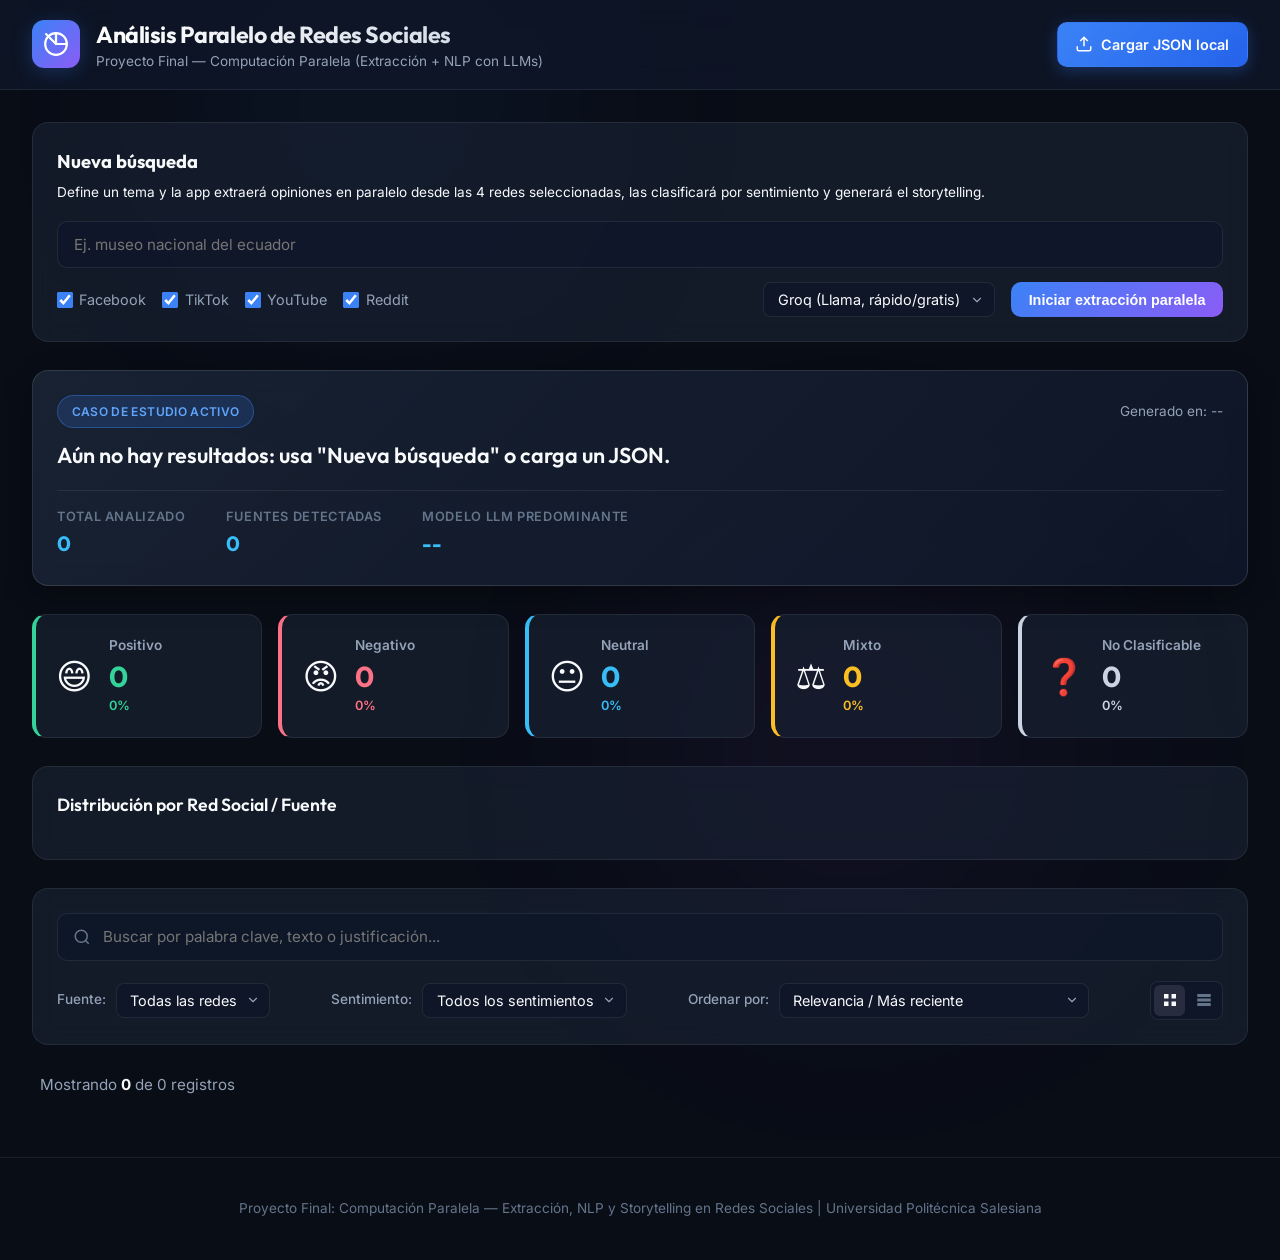
==== webapp/static/index.html @ f5626d69 "poryecto final comienzo" ====
<!DOCTYPE html>
<html lang="es">
<head>
    <meta charset="UTF-8">
    <meta name="viewport" content="width=device-width, initial-scale=1.0">
    <title>Análisis Paralelo de Redes Sociales | Proyecto Final — Computación Paralela</title>
    <link rel="preconnect" href="https://fonts.googleapis.com">
    <link rel="preconnect" href="https://fonts.gstatic.com" crossorigin>
    <link href="https://fonts.googleapis.com/css2?family=Inter:wght@300;400;500;600;700&family=Outfit:wght@500;600;700;800&display=swap" rel="stylesheet">
    <link rel="stylesheet" href="styles.css">
</head>
<body>
    <!-- Background Glow Elements -->
    <div class="bg-glow glow-1"></div>
    <div class="bg-glow glow-2"></div>

    <header class="app-header">
        <div class="header-container">
            <div class="brand">
                <div class="brand-icon">
                    <svg viewBox="0 0 24 24" fill="none" stroke="currentColor" stroke-width="2" stroke-linecap="round" stroke-linejoin="round">
                        <path d="M12 2a10 10 0 1 0 10 10H12V2z"></path>
                        <path d="M12 12 2.8 2.8"></path>
                        <path d="M22 12A10 10 0 0 0 12 2v10z"></path>
                    </svg>
                </div>
                <div>
                    <h1>Análisis Paralelo de Redes Sociales</h1>
                    <p class="subtitle">Proyecto Final — Computación Paralela (Extracción + NLP con LLMs)</p>
                </div>
            </div>

            <div class="header-actions">
                <div class="dataset-selector-wrapper" id="serverSelectorContainer" style="display: none;">
                    <label for="datasetSelect">Dataset guardado:</label>
                    <select id="datasetSelect" class="custom-select">
                        <option value="">Cargando datasets...</option>
                    </select>
                </div>

                <label class="btn btn-upload" for="fileInput">
                    <svg viewBox="0 0 24 24" width="18" height="18" fill="none" stroke="currentColor" stroke-width="2">
                        <path d="M21 15v4a2 2 0 0 1-2 2H5a2 2 0 0 1-2-2v-4"></path>
                        <polyline points="17 8 12 3 7 8"></polyline>
                        <line x1="12" y1="3" x2="12" y2="15"></line>
                    </svg>
                    <span>Cargar JSON local</span>
                    <input type="file" id="fileInput" accept=".json" hidden>
                </label>
            </div>
        </div>
    </header>

    <main class="main-container">
        <!-- Nueva búsqueda: dispara extracción concurrente + clasificación desde la web -->
        <section class="search-panel glass-card" id="searchPanel">
            <h3>Nueva búsqueda</h3>
            <p class="text-secondary panel-hint">
                Define un tema y la app extraerá opiniones en paralelo desde las 4 redes
                seleccionadas, las clasificará por sentimiento y generará el storytelling.
            </p>

            <form id="searchForm" class="search-form">
                <input type="text" id="consultaInput" class="search-form-input"
                       placeholder="Ej. museo nacional del ecuador" required>

                <div class="search-form-row">
                    <div class="fuentes-checks" id="fuentesChecks">
                        <label class="fuente-check"><input type="checkbox" value="Facebook" checked> Facebook</label>
                        <label class="fuente-check"><input type="checkbox" value="TikTok" checked> TikTok</label>
                        <label class="fuente-check"><input type="checkbox" value="YouTube" checked> YouTube</label>
                        <label class="fuente-check"><input type="checkbox" value="Reddit" checked> Reddit</label>
                    </div>

                    <select id="proveedorSelect" class="custom-select small">
                        <option value="groq">Groq (Llama, rápido/gratis)</option>
                        <option value="openai">OpenAI (GPT, más preciso)</option>
                    </select>

                    <button type="submit" class="btn btn-primary" id="btnBuscar">
                        Iniciar extracción paralela
                    </button>
                </div>
            </form>

            <!-- Progreso del job en curso -->
            <div id="jobPanel" class="job-panel" style="display:none;">
                <div class="job-header">
                    <span class="job-estado-badge" id="jobEstadoBadge">en cola</span>
                    <span id="jobConsultaLabel"></span>
                </div>

                <div id="loginPendienteBox" class="login-pendiente-box" style="display:none;">
                    <p>Se abrió una ventana de Chrome para <strong id="loginFuenteNombre"></strong>.
                       Inicia sesión ahí (si hace falta) y confirma aquí para continuar.</p>
                    <button class="btn btn-secondary" id="btnConfirmarLogin">Ya inicié sesión, continuar</button>
                </div>

                <div class="job-log" id="jobLog"></div>
            </div>
        </section>

        <!-- Problemática / Meta Info Card -->
        <section class="meta-section id-card" id="metaCard">
            <div class="meta-header">
                <span class="badge badge-pulse">Caso de Estudio Activo</span>
                <span class="meta-date" id="metaDate">Generado en: --</span>
            </div>
            <h2 id="metaProblematica">Aún no hay resultados: usa "Nueva búsqueda" o carga un JSON.</h2>
            <div class="meta-stats-row">
                <div class="meta-stat">
                    <span class="stat-label">Total Analizado</span>
                    <span class="stat-value" id="totalRecords">0</span>
                </div>
                <div class="meta-stat">
                    <span class="stat-label">Fuentes Detectadas</span>
                    <span class="stat-value" id="totalSources">0</span>
                </div>
                <div class="meta-stat">
                    <span class="stat-label">Modelo LLM Predominante</span>
                    <span class="stat-value" id="modelUsed">--</span>
                </div>
            </div>
        </section>

        <!-- KPI Summary Grid -->
        <section class="kpi-grid" id="kpiGrid">
            <div class="kpi-card kpi-positivo" data-filter="positivo">
                <div class="kpi-icon">😄</div>
                <div class="kpi-info">
                    <span class="kpi-title">Positivo</span>
                    <div class="kpi-number" id="countPositivo">0</div>
                    <div class="kpi-percent" id="pctPositivo">0%</div>
                </div>
            </div>
            <div class="kpi-card kpi-negativo" data-filter="negativo">
                <div class="kpi-icon">😡</div>
                <div class="kpi-info">
                    <span class="kpi-title">Negativo</span>
                    <div class="kpi-number" id="countNegativo">0</div>
                    <div class="kpi-percent" id="pctNegativo">0%</div>
                </div>
            </div>
            <div class="kpi-card kpi-neutral" data-filter="neutral">
                <div class="kpi-icon">😐</div>
                <div class="kpi-info">
                    <span class="kpi-title">Neutral</span>
                    <div class="kpi-number" id="countNeutral">0</div>
                    <div class="kpi-percent" id="pctNeutral">0%</div>
                </div>
            </div>
            <div class="kpi-card kpi-mixto" data-filter="mixto">
                <div class="kpi-icon">⚖️</div>
                <div class="kpi-info">
                    <span class="kpi-title">Mixto</span>
                    <div class="kpi-number" id="countMixto">0</div>
                    <div class="kpi-percent" id="pctMixto">0%</div>
                </div>
            </div>
            <div class="kpi-card kpi-no-clasificable" data-filter="no_clasificable">
                <div class="kpi-icon">❓</div>
                <div class="kpi-info">
                    <span class="kpi-title">No Clasificable</span>
                    <div class="kpi-number" id="countNoClasificable">0</div>
                    <div class="kpi-percent" id="pctNoClasificable">0%</div>
                </div>
            </div>
        </section>

        <!-- Platform Breakdown Bars -->
        <section class="sources-section glass-card">
            <h3>Distribución por Red Social / Fuente</h3>
            <div class="sources-grid" id="sourcesGrid">
                <!-- Injected via JS -->
            </div>
        </section>

        <!-- Storytelling / Interpretación cualitativa -->
        <section class="storytelling-section glass-card" id="storytellingSection" style="display:none;">
            <h3>Storytelling: interpretación de los resultados</h3>
            <div id="storytellingNarrativa" class="storytelling-narrativa"></div>
            <div id="storytellingHallazgos" class="storytelling-hallazgos"></div>
        </section>

        <!-- Filters and Controls -->
        <section class="controls-section glass-card">
            <div class="search-box">
                <svg viewBox="0 0 24 24" width="18" height="18" fill="none" stroke="currentColor" stroke-width="2">
                    <circle cx="11" cy="11" r="8"></circle>
                    <line x1="21" y1="21" x2="16.65" y2="16.65"></line>
                </svg>
                <input type="text" id="searchInput" placeholder="Buscar por palabra clave, texto o justificación...">
            </div>

            <div class="filters-row">
                <div class="filter-group">
                    <label for="sourceFilter">Fuente:</label>
                    <select id="sourceFilter" class="custom-select small">
                        <option value="ALL">Todas las redes</option>
                    </select>
                </div>
                <div class="filter-group">
                    <label for="sentimentFilter">Sentimiento:</label>
                    <select id="sentimentFilter" class="custom-select small">
                        <option value="ALL">Todos los sentimientos</option>
                        <option value="positivo">Positivo</option>
                        <option value="negativo">Negativo</option>
                        <option value="neutral">Neutral</option>
                        <option value="mixto">Mixto</option>
                        <option value="no_clasificable">No Clasificable</option>
                    </select>
                </div>
                <div class="filter-group">
                    <label for="sortFilter">Ordenar por:</label>
                    <select id="sortFilter" class="custom-select small">
                        <option value="relevance">Relevancia / Más reciente</option>
                        <option value="likes">Más interacciones (Likes/Comentarios)</option>
                        <option value="source">Red Social (A-Z)</option>
                    </select>
                </div>
                <div class="view-toggle">
                    <button class="btn-icon active" id="viewCardsBtn" title="Vista en Tarjetas">
                        <svg viewBox="0 0 24 24" width="18" height="18" fill="currentColor"><path d="M4 4h6v6H4V4zm10 0h6v6h-6V4zM4 14h6v6H4v-6zm10 0h6v6h-6v-6z"></path></svg>
                    </button>
                    <button class="btn-icon" id="viewTableBtn" title="Vista en Tabla">
                        <svg viewBox="0 0 24 24" width="18" height="18" fill="currentColor"><path d="M3 4h18v4H3V4zm0 6h18v4H3v-4zm0 6h18v4H3v-4z"></path></svg>
                    </button>
                </div>
            </div>
        </section>

        <!-- Records Counter & Active Filters Display -->
        <div class="results-header">
            <span class="results-count">Mostrando <strong id="displayedCount">0</strong> de <span id="totalCount">0</span> registros</span>
            <button class="btn-clear-filters" id="clearFiltersBtn" style="display: none;">Limpiar filtros</button>
        </div>

        <!-- Cards Container -->
        <div id="recordsContainer" class="records-grid">
            <!-- Cards rendered here -->
        </div>

        <!-- Table Container (Hidden by default) -->
        <div id="tableContainer" class="table-wrapper glass-card" style="display: none;">
            <table class="data-table">
                <thead>
                    <tr>
                        <th>Red Social</th>
                        <th>Sentimiento</th>
                        <th>Texto Original</th>
                        <th>Justificación LLM</th>
                        <th>Métricas</th>
                    </tr>
                </thead>
                <tbody id="tableBody">
                    <!-- Table rows rendered here -->
                </tbody>
            </table>
        </div>
    </main>

    <footer class="app-footer">
        <p>Proyecto Final: Computación Paralela — Extracción, NLP y Storytelling en Redes Sociales | Universidad Politécnica Salesiana</p>
    </footer>

    <!-- Drop Zone Overlay when dragging files -->
    <div class="drop-overlay" id="dropOverlay">
        <div class="drop-box">
            <svg viewBox="0 0 24 24" width="64" height="64" fill="none" stroke="currentColor" stroke-width="1.5">
                <path d="M21 15v4a2 2 0 0 1-2 2H5a2 2 0 0 1-2-2v-4"></path>
                <polyline points="17 8 12 3 7 8"></polyline>
                <line x1="12" y1="3" x2="12" y2="15"></line>
            </svg>
            <h2>Suelta tu archivo sentimientos_*.json aquí</h2>
            <p>El dashboard se actualizará instantáneamente con tus datos clasificados.</p>
        </div>
    </div>

    <script src="app.js"></script>
</body>
</html>
---- webapp/static/styles.css ----
:root {
    --bg-dark: #090d16;
    --bg-card: rgba(26, 35, 51, 0.65);
    --bg-card-hover: rgba(36, 48, 70, 0.85);
    --border-color: rgba(255, 255, 255, 0.08);
    --border-highlight: rgba(255, 255, 255, 0.18);
    
    --text-primary: #f8fafc;
    --text-secondary: #94a3b8;
    --text-muted: #64748b;
    
    --accent-blue: #3b82f6;
    --accent-glow: rgba(59, 130, 246, 0.25);
    
    /* Sentiments HSL Curated Colors */
    --pos-bg: rgba(16, 185, 129, 0.15);
    --pos-border: rgba(16, 185, 129, 0.35);
    --pos-text: #34d399;
    --pos-glow: rgba(16, 185, 129, 0.2);
    
    --neg-bg: rgba(244, 63, 94, 0.15);
    --neg-border: rgba(244, 63, 94, 0.35);
    --neg-text: #fb7185;
    --neg-glow: rgba(244, 63, 94, 0.2);
    
    --neu-bg: rgba(14, 165, 233, 0.15);
    --neu-border: rgba(14, 165, 233, 0.35);
    --neu-text: #38bdf8;
    
    --mix-bg: rgba(245, 158, 11, 0.15);
    --mix-border: rgba(245, 158, 11, 0.35);
    --mix-text: #fbbf24;
    
    --na-bg: rgba(100, 116, 139, 0.15);
    --na-border: rgba(100, 116, 139, 0.35);
    --na-text: #cbd5e1;

    --font-sans: 'Inter', system-ui, -apple-system, sans-serif;
    --font-heading: 'Outfit', system-ui, -apple-system, sans-serif;
}

* {
    box-sizing: border-box;
    margin: 0;
    padding: 0;
}

body {
    background-color: var(--bg-dark);
    color: var(--text-primary);
    font-family: var(--font-sans);
    line-height: 1.6;
    min-height: 100vh;
    display: flex;
    flex-direction: column;
    overflow-x: hidden;
    position: relative;
}

/* Background Ambient Glows */
.bg-glow {
    position: fixed;
    border-radius: 50%;
    filter: blur(120px);
    z-index: -1;
    pointer-events: none;
    opacity: 0.5;
}

.glow-1 {
    top: -150px;
    left: 10%;
    width: 500px;
    height: 500px;
    background: radial-gradient(circle, rgba(59, 130, 246, 0.25) 0%, rgba(0, 0, 0, 0) 70%);
}

.glow-2 {
    bottom: -150px;
    right: 10%;
    width: 600px;
    height: 600px;
    background: radial-gradient(circle, rgba(168, 85, 247, 0.2) 0%, rgba(0, 0, 0, 0) 70%);
}

/* Header */
.app-header {
    background: rgba(15, 23, 42, 0.75);
    backdrop-filter: blur(16px);
    border-bottom: 1px solid var(--border-color);
    position: sticky;
    top: 0;
    z-index: 100;
    padding: 1rem 2rem;
}

.header-container {
    max-width: 1400px;
    margin: 0 auto;
    display: flex;
    justify-content: space-between;
    align-items: center;
    flex-wrap: wrap;
    gap: 1.5rem;
}

.brand {
    display: flex;
    align-items: center;
    gap: 1rem;
}

.brand-icon {
    width: 48px;
    height: 48px;
    background: linear-gradient(135deg, #3b82f6, #8b5cf6);
    border-radius: 12px;
    display: flex;
    align-items: center;
    justify-content: center;
    box-shadow: 0 4px 20px var(--accent-glow);
    flex-shrink: 0;
}

.brand-icon svg {
    width: 26px;
    height: 26px;
    color: white;
}

.brand h1 {
    font-family: var(--font-heading);
    font-size: 1.45rem;
    font-weight: 700;
    letter-spacing: -0.02em;
    background: linear-gradient(to right, #ffffff, #cbd5e1);
    -webkit-background-clip: text;
    -webkit-text-fill-color: transparent;
}

.brand .subtitle {
    font-size: 0.85rem;
    color: var(--text-secondary);
    margin-top: -2px;
}

.header-actions {
    display: flex;
    align-items: center;
    gap: 1rem;
}

/* Glass & ID Cards */
.glass-card, .id-card {
    background: var(--bg-card);
    backdrop-filter: blur(12px);
    border: 1px solid var(--border-color);
    border-radius: 16px;
    padding: 1.5rem;
    transition: all 0.3s cubic-bezier(0.16, 1, 0.3, 1);
}

.id-card {
    background: linear-gradient(135deg, rgba(30, 41, 59, 0.75), rgba(15, 23, 42, 0.85));
    border: 1px solid rgba(255, 255, 255, 0.12);
    box-shadow: 0 10px 30px rgba(0, 0, 0, 0.3);
}

/* Main Container */
.main-container {
    max-width: 1400px;
    margin: 2rem auto;
    padding: 0 2rem;
    flex: 1;
    display: flex;
    flex-direction: column;
    gap: 1.75rem;
    width: 100%;
}

/* Meta Section */
.meta-header {
    display: flex;
    justify-content: space-between;
    align-items: center;
    margin-bottom: 0.75rem;
}

.meta-date {
    font-size: 0.85rem;
    color: var(--text-secondary);
}

.meta-section h2 {
    font-family: var(--font-heading);
    font-size: 1.35rem;
    font-weight: 600;
    color: var(--text-primary);
    margin-bottom: 1.25rem;
    line-height: 1.4;
}

.meta-stats-row {
    display: flex;
    gap: 2.5rem;
    flex-wrap: wrap;
    border-top: 1px solid var(--border-color);
    padding-top: 1rem;
}

.meta-stat {
    display: flex;
    flex-direction: column;
}

.stat-label {
    font-size: 0.8rem;
    color: var(--text-muted);
    text-transform: uppercase;
    letter-spacing: 0.05em;
    font-weight: 600;
}

.stat-value {
    font-family: var(--font-heading);
    font-size: 1.3rem;
    font-weight: 700;
    color: #38bdf8;
}

/* Badges */
.badge {
    display: inline-flex;
    align-items: center;
    gap: 0.4rem;
    padding: 0.35rem 0.85rem;
    border-radius: 9999px;
    font-size: 0.75rem;
    font-weight: 600;
    letter-spacing: 0.03em;
    text-transform: uppercase;
}

.badge-pulse {
    background: rgba(59, 130, 246, 0.18);
    border: 1px solid rgba(59, 130, 246, 0.4);
    color: #60a5fa;
}

/* KPI Summary Grid */
.kpi-grid {
    display: grid;
    grid-template-columns: repeat(auto-fit, minmax(200px, 1fr));
    gap: 1rem;
}

.kpi-card {
    background: var(--bg-card);
    border: 1px solid var(--border-color);
    border-radius: 14px;
    padding: 1.25rem;
    display: flex;
    align-items: center;
    gap: 1rem;
    cursor: pointer;
    transition: all 0.25s ease;
    user-select: none;
}

.kpi-card:hover {
    transform: translateY(-4px);
    background: var(--bg-card-hover);
    border-color: var(--border-highlight);
}

.kpi-card.active-filter {
    box-shadow: 0 0 0 2px var(--text-primary);
}

.kpi-icon {
    font-size: 2.2rem;
    flex-shrink: 0;
}

.kpi-info {
    flex: 1;
}

.kpi-title {
    font-size: 0.85rem;
    color: var(--text-secondary);
    font-weight: 600;
    display: block;
}

.kpi-number {
    font-family: var(--font-heading);
    font-size: 1.8rem;
    font-weight: 700;
    line-height: 1.1;
    margin: 0.25rem 0;
}

.kpi-percent {
    font-size: 0.8rem;
    font-weight: 600;
}

.kpi-positivo { border-left: 4px solid var(--pos-text); }
.kpi-positivo .kpi-number, .kpi-positivo .kpi-percent { color: var(--pos-text); }

.kpi-negativo { border-left: 4px solid var(--neg-text); }
.kpi-negativo .kpi-number, .kpi-negativo .kpi-percent { color: var(--neg-text); }

.kpi-neutral { border-left: 4px solid var(--neu-text); }
.kpi-neutral .kpi-number, .kpi-neutral .kpi-percent { color: var(--neu-text); }

.kpi-mixto { border-left: 4px solid var(--mix-text); }
.kpi-mixto .kpi-number, .kpi-mixto .kpi-percent { color: var(--mix-text); }

.kpi-no-clasificable { border-left: 4px solid var(--na-text); }
.kpi-no-clasificable .kpi-number, .kpi-no-clasificable .kpi-percent { color: var(--na-text); }

/* Sources Grid */
.sources-section h3 {
    font-family: var(--font-heading);
    font-size: 1.1rem;
    font-weight: 600;
    margin-bottom: 1rem;
}

.sources-grid {
    display: grid;
    grid-template-columns: repeat(auto-fit, minmax(280px, 1fr));
    gap: 1.25rem;
}

.source-item {
    background: rgba(15, 23, 42, 0.5);
    border: 1px solid var(--border-color);
    border-radius: 12px;
    padding: 1rem 1.25rem;
}

.source-header {
    display: flex;
    justify-content: space-between;
    align-items: center;
    margin-bottom: 0.75rem;
}

.source-name {
    font-weight: 600;
    font-size: 1rem;
    display: flex;
    align-items: center;
    gap: 0.5rem;
}

.source-count {
    font-size: 0.85rem;
    color: var(--text-secondary);
    background: rgba(255, 255, 255, 0.08);
    padding: 0.2rem 0.6rem;
    border-radius: 999px;
}

.source-bar-wrapper {
    height: 8px;
    background: rgba(255, 255, 255, 0.06);
    border-radius: 999px;
    overflow: hidden;
    display: flex;
}

.bar-segment {
    height: 100%;
    transition: width 0.6s cubic-bezier(0.16, 1, 0.3, 1);
}

/* Controls & Filters */
.controls-section {
    display: flex;
    flex-direction: column;
    gap: 1.25rem;
}

.search-box {
    position: relative;
    width: 100%;
}

.search-box svg {
    position: absolute;
    left: 1rem;
    top: 50%;
    transform: translateY(-50%);
    color: var(--text-muted);
}

.search-box input {
    width: 100%;
    background: rgba(15, 23, 42, 0.7);
    border: 1px solid var(--border-color);
    border-radius: 10px;
    padding: 0.85rem 1rem 0.85rem 2.8rem;
    color: var(--text-primary);
    font-size: 0.95rem;
    font-family: var(--font-sans);
    transition: all 0.2s ease;
}

.search-box input:focus {
    outline: none;
    border-color: var(--accent-blue);
    box-shadow: 0 0 0 3px var(--accent-glow);
}

.filters-row {
    display: flex;
    flex-wrap: wrap;
    align-items: center;
    gap: 1.25rem;
    justify-content: space-between;
}

.filter-group {
    display: flex;
    align-items: center;
    gap: 0.6rem;
}

.filter-group label {
    font-size: 0.85rem;
    color: var(--text-secondary);
    font-weight: 500;
}

.custom-select {
    background: rgba(15, 23, 42, 0.8);
    border: 1px solid var(--border-color);
    border-radius: 8px;
    padding: 0.5rem 2rem 0.5rem 0.85rem;
    color: var(--text-primary);
    font-size: 0.9rem;
    font-family: var(--font-sans);
    cursor: pointer;
    appearance: none;
    background-image: url("data:image/svg+xml;charset=UTF-8,%3csvg xmlns='http://www.w3.org/2000/svg' viewBox='0 0 24 24' fill='none' stroke='%2394a3b8' stroke-width='2' stroke-linecap='round' stroke-linejoin='round'%3e%3cpolyline points='6 9 12 15 18 9'%3e%3c/polyline%3e%3c/svg%3e");
    background-repeat: no-repeat;
    background-position: right 0.6rem center;
    background-size: 14px;
}

.custom-select:focus {
    outline: none;
    border-color: var(--accent-blue);
}

.view-toggle {
    display: flex;
    background: rgba(15, 23, 42, 0.8);
    border: 1px solid var(--border-color);
    border-radius: 8px;
    padding: 3px;
    gap: 3px;
}

.btn-icon {
    background: transparent;
    border: none;
    color: var(--text-muted);
    padding: 0.4rem;
    border-radius: 6px;
    cursor: pointer;
    display: flex;
    align-items: center;
    justify-content: center;
    transition: all 0.2s ease;
}

.btn-icon:hover, .btn-icon.active {
    background: rgba(255, 255, 255, 0.1);
    color: var(--text-primary);
}

/* Results Header */
.results-header {
    display: flex;
    justify-content: space-between;
    align-items: center;
    padding: 0 0.5rem;
}

.results-count {
    font-size: 0.95rem;
    color: var(--text-secondary);
}

.results-count strong {
    color: var(--text-primary);
}

.btn-clear-filters {
    background: rgba(244, 63, 94, 0.15);
    border: 1px solid rgba(244, 63, 94, 0.3);
    color: #fb7185;
    padding: 0.4rem 0.9rem;
    border-radius: 8px;
    font-size: 0.85rem;
    font-weight: 600;
    cursor: pointer;
    transition: all 0.2s;
}

.btn-clear-filters:hover {
    background: rgba(244, 63, 94, 0.25);
}

/* Buttons */
.btn {
    display: inline-flex;
    align-items: center;
    gap: 0.5rem;
    padding: 0.6rem 1.1rem;
    border-radius: 10px;
    font-size: 0.9rem;
    font-weight: 600;
    cursor: pointer;
    transition: all 0.2s ease;
    border: 1px solid transparent;
}

.btn-upload {
    background: linear-gradient(135deg, #3b82f6, #2563eb);
    color: white;
    box-shadow: 0 4px 15px rgba(59, 130, 246, 0.3);
}

.btn-upload:hover {
    transform: translateY(-2px);
    box-shadow: 0 6px 20px rgba(59, 130, 246, 0.45);
}

/* Records Grid (Cards View) */
.records-grid {
    display: grid;
    grid-template-columns: repeat(auto-fill, minmax(340px, 1fr));
    gap: 1.5rem;
}

.record-card {
    background: var(--bg-card);
    border: 1px solid var(--border-color);
    border-radius: 16px;
    padding: 1.5rem;
    display: flex;
    flex-direction: column;
    justify-content: space-between;
    gap: 1rem;
    transition: all 0.3s cubic-bezier(0.16, 1, 0.3, 1);
    position: relative;
    overflow: hidden;
}

.record-card:hover {
    transform: translateY(-5px);
    background: var(--bg-card-hover);
    border-color: var(--border-highlight);
    box-shadow: 0 12px 30px rgba(0, 0, 0, 0.35);
}

.record-header {
    display: flex;
    justify-content: space-between;
    align-items: center;
    gap: 0.75rem;
}

.source-badge {
    background: rgba(255, 255, 255, 0.08);
    color: var(--text-primary);
    padding: 0.25rem 0.75rem;
    border-radius: 999px;
    font-size: 0.75rem;
    font-weight: 600;
    display: inline-flex;
    align-items: center;
    gap: 0.4rem;
}

.sentiment-badge {
    padding: 0.3rem 0.85rem;
    border-radius: 999px;
    font-size: 0.75rem;
    font-weight: 700;
    text-transform: uppercase;
    letter-spacing: 0.04em;
    display: inline-flex;
    align-items: center;
    gap: 0.35rem;
}

.sent-positivo { background: var(--pos-bg); border: 1px solid var(--pos-border); color: var(--pos-text); }
.sent-negativo { background: var(--neg-bg); border: 1px solid var(--neg-border); color: var(--neg-text); }
.sent-neutral  { background: var(--neu-bg); border: 1px solid var(--neu-border); color: var(--neu-text); }
.sent-mixto    { background: var(--mix-bg); border: 1px solid var(--mix-border); color: var(--mix-text); }
.sent-no_clasificable { background: var(--na-bg); border: 1px solid var(--na-border); color: var(--na-text); }

.record-body {
    flex: 1;
    display: flex;
    flex-direction: column;
    gap: 0.85rem;
}

.record-text {
    font-size: 0.95rem;
    color: var(--text-primary);
    line-height: 1.5;
    background: rgba(0, 0, 0, 0.2);
    padding: 0.85rem;
    border-radius: 10px;
    border: 1px solid rgba(255, 255, 255, 0.04);
}

.record-justification {
    font-size: 0.85rem;
    color: var(--text-secondary);
    border-left: 3px solid rgba(255, 255, 255, 0.2);
    padding-left: 0.75rem;
    font-style: italic;
}

.record-justification strong {
    color: var(--text-primary);
    font-style: normal;
    font-size: 0.8rem;
    text-transform: uppercase;
    letter-spacing: 0.04em;
    display: block;
    margin-bottom: 2px;
}

.record-footer {
    display: flex;
    justify-content: space-between;
    align-items: center;
    border-top: 1px solid rgba(255, 255, 255, 0.06);
    padding-top: 0.85rem;
    font-size: 0.8rem;
    color: var(--text-muted);
}

.metrics-pills {
    display: flex;
    gap: 0.75rem;
}

.metric-pill {
    display: inline-flex;
    align-items: center;
    gap: 0.3rem;
}

/* Table View */
.table-wrapper {
    overflow-x: auto;
    padding: 0;
}

.data-table {
    width: 100%;
    border-collapse: collapse;
    text-align: left;
    font-size: 0.9rem;
}

.data-table th {
    background: rgba(15, 23, 42, 0.9);
    padding: 1rem 1.25rem;
    font-weight: 600;
    color: var(--text-secondary);
    border-bottom: 1px solid var(--border-color);
    position: sticky;
    top: 0;
}

.data-table td {
    padding: 1rem 1.25rem;
    border-bottom: 1px solid rgba(255, 255, 255, 0.05);
    vertical-align: top;
}

.data-table tr:hover td {
    background: rgba(255, 255, 255, 0.03);
}

/* Footer */
.app-footer {
    text-align: center;
    padding: 2.5rem 1rem;
    color: var(--text-muted);
    font-size: 0.85rem;
    border-top: 1px solid var(--border-color);
    margin-top: auto;
}

/* Drop Zone Overlay */
.drop-overlay {
    position: fixed;
    top: 0;
    left: 0;
    width: 100vw;
    height: 100vh;
    background: rgba(9, 13, 22, 0.9);
    backdrop-filter: blur(10px);
    z-index: 1000;
    display: flex;
    align-items: center;
    justify-content: center;
    opacity: 0;
    pointer-events: none;
    transition: opacity 0.3s ease;
}

.drop-overlay.active {
    opacity: 1;
    pointer-events: auto;
}

.drop-box {
    border: 2px dashed var(--accent-blue);
    background: rgba(30, 41, 59, 0.8);
    padding: 3rem 4rem;
    border-radius: 24px;
    text-align: center;
    color: var(--text-primary);
    box-shadow: 0 0 50px var(--accent-glow);
}

.drop-box svg {
    color: var(--accent-blue);
    margin-bottom: 1rem;
}

.drop-box h2 {
    font-family: var(--font-heading);
    margin-bottom: 0.5rem;
}

/* ------------------------------------------------------------------ */
/* Panel: Nueva búsqueda (dispara extracción + clasificación en vivo)  */
/* ------------------------------------------------------------------ */
.search-panel h3 {
    font-family: var(--font-heading);
    font-size: 1.15rem;
    margin-bottom: 0.35rem;
}

.panel-hint {
    font-size: 0.85rem;
    margin-bottom: 1.1rem;
}

.search-form {
    display: flex;
    flex-direction: column;
    gap: 0.9rem;
}

.search-form-input {
    width: 100%;
    background: rgba(15, 23, 42, 0.6);
    border: 1px solid var(--border-color);
    border-radius: 10px;
    padding: 0.8rem 1rem;
    color: var(--text-primary);
    font-family: var(--font-sans);
    font-size: 0.95rem;
}

.search-form-input:focus {
    outline: none;
    border-color: var(--accent-blue);
    box-shadow: 0 0 0 3px var(--accent-glow);
}

.search-form-row {
    display: flex;
    align-items: center;
    gap: 1rem;
    flex-wrap: wrap;
}

.fuentes-checks {
    display: flex;
    gap: 1rem;
    flex-wrap: wrap;
    flex: 1;
}

.fuente-check {
    display: flex;
    align-items: center;
    gap: 0.4rem;
    font-size: 0.9rem;
    color: var(--text-secondary);
    cursor: pointer;
}

.fuente-check input {
    accent-color: var(--accent-blue);
    width: 16px;
    height: 16px;
}

.btn-primary {
    background: linear-gradient(135deg, #3b82f6, #8b5cf6);
    color: #fff;
    border: none;
    font-weight: 600;
    white-space: nowrap;
}

.btn-primary:hover {
    filter: brightness(1.1);
}

.btn-primary:disabled {
    opacity: 0.6;
    cursor: not-allowed;
    filter: none;
}

.btn-secondary {
    background: rgba(59, 130, 246, 0.15);
    border: 1px solid var(--accent-blue);
    color: var(--text-primary);
}

.job-panel {
    margin-top: 1.25rem;
    border-top: 1px solid var(--border-color);
    padding-top: 1.1rem;
}

.job-header {
    display: flex;
    align-items: center;
    gap: 0.75rem;
    margin-bottom: 0.75rem;
    font-size: 0.9rem;
}

.job-estado-badge {
    background: rgba(59, 130, 246, 0.18);
    border: 1px solid rgba(59, 130, 246, 0.4);
    color: #93c5fd;
    padding: 0.25rem 0.7rem;
    border-radius: 999px;
    font-size: 0.75rem;
    font-weight: 600;
    text-transform: uppercase;
    letter-spacing: 0.03em;
}

.job-estado-badge.estado-listo {
    background: var(--pos-bg);
    border-color: var(--pos-border);
    color: var(--pos-text);
}

.job-estado-badge.estado-error {
    background: var(--neg-bg);
    border-color: var(--neg-border);
    color: var(--neg-text);
}

.login-pendiente-box {
    background: var(--mix-bg);
    border: 1px solid var(--mix-border);
    border-radius: 10px;
    padding: 0.9rem 1rem;
    margin-bottom: 0.9rem;
    font-size: 0.88rem;
}

.login-pendiente-box p {
    margin-bottom: 0.6rem;
    color: var(--text-primary);
}

.job-log {
    max-height: 220px;
    overflow-y: auto;
    background: rgba(9, 13, 22, 0.6);
    border: 1px solid var(--border-color);
    border-radius: 10px;
    padding: 0.75rem 1rem;
    font-family: 'Courier New', monospace;
    font-size: 0.78rem;
    color: var(--text-secondary);
}

.job-log .log-line {
    padding: 0.15rem 0;
    border-bottom: 1px dashed rgba(255, 255, 255, 0.05);
}

.job-log .log-line:last-child {
    color: var(--text-primary);
}

/* ------------------------------------------------------------------ */
/* Storytelling                                                        */
/* ------------------------------------------------------------------ */
.storytelling-section h3 {
    font-family: var(--font-heading);
    font-size: 1.15rem;
    margin-bottom: 1rem;
}

.storytelling-narrativa p {
    margin-bottom: 0.9rem;
    line-height: 1.7;
    color: var(--text-primary);
    font-size: 0.95rem;
}

.storytelling-narrativa strong {
    color: #93c5fd;
}

.storytelling-hallazgos {
    display: flex;
    flex-wrap: wrap;
    gap: 0.6rem;
    margin-top: 1rem;
    border-top: 1px solid var(--border-color);
    padding-top: 1rem;
}

.hallazgo-chip {
    background: rgba(139, 92, 246, 0.12);
    border: 1px solid rgba(139, 92, 246, 0.35);
    color: #c4b5fd;
    padding: 0.45rem 0.85rem;
    border-radius: 999px;
    font-size: 0.8rem;
}

/* Responsive */
@media (max-width: 768px) {
    .header-container {
        flex-direction: column;
        align-items: flex-start;
    }

    .filters-row {
        flex-direction: column;
        align-items: stretch;
    }

    .records-grid {
        grid-template-columns: 1fr;
    }

    .search-form-row {
        flex-direction: column;
        align-items: stretch;
    }
}
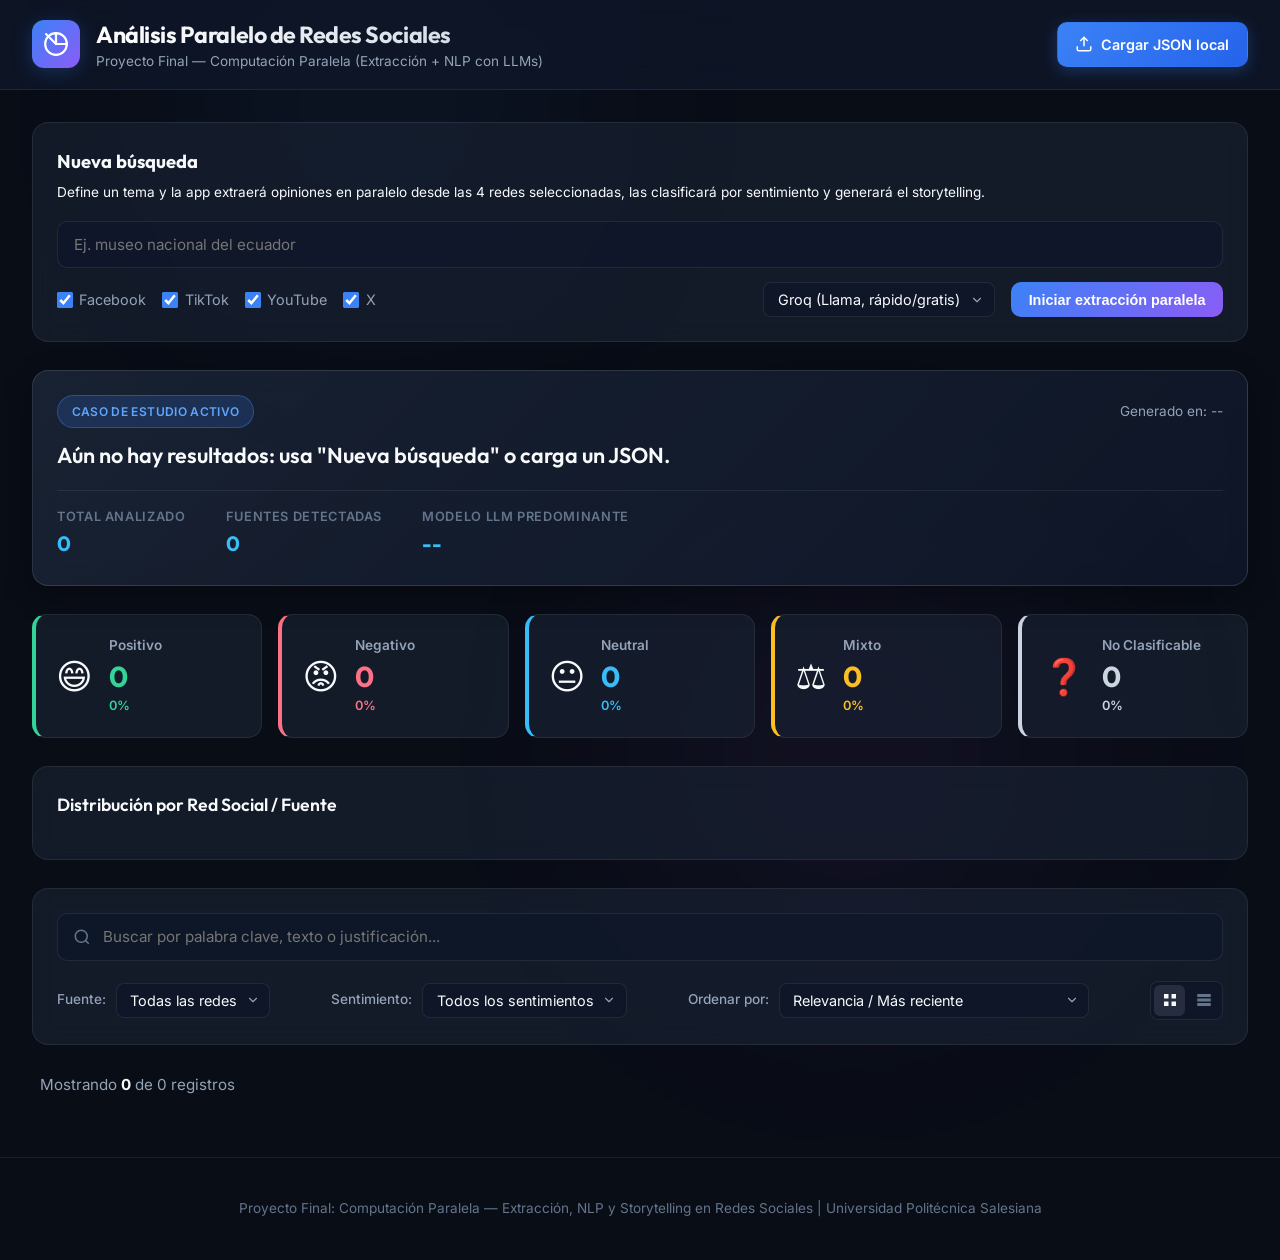
==== commit 7f713b14: "Reemplaza Reddit por X (Twitter) como cuarta fuente" ====
--- a/webapp/static/index.html
+++ b/webapp/static/index.html
@@ -69,7 +69,7 @@
                         <label class="fuente-check"><input type="checkbox" value="Facebook" checked> Facebook</label>
                         <label class="fuente-check"><input type="checkbox" value="TikTok" checked> TikTok</label>
                         <label class="fuente-check"><input type="checkbox" value="YouTube" checked> YouTube</label>
-                        <label class="fuente-check"><input type="checkbox" value="Reddit" checked> Reddit</label>
+                        <label class="fuente-check"><input type="checkbox" value="X" checked> X</label>
                     </div>
 
                     <select id="proveedorSelect" class="custom-select small">
